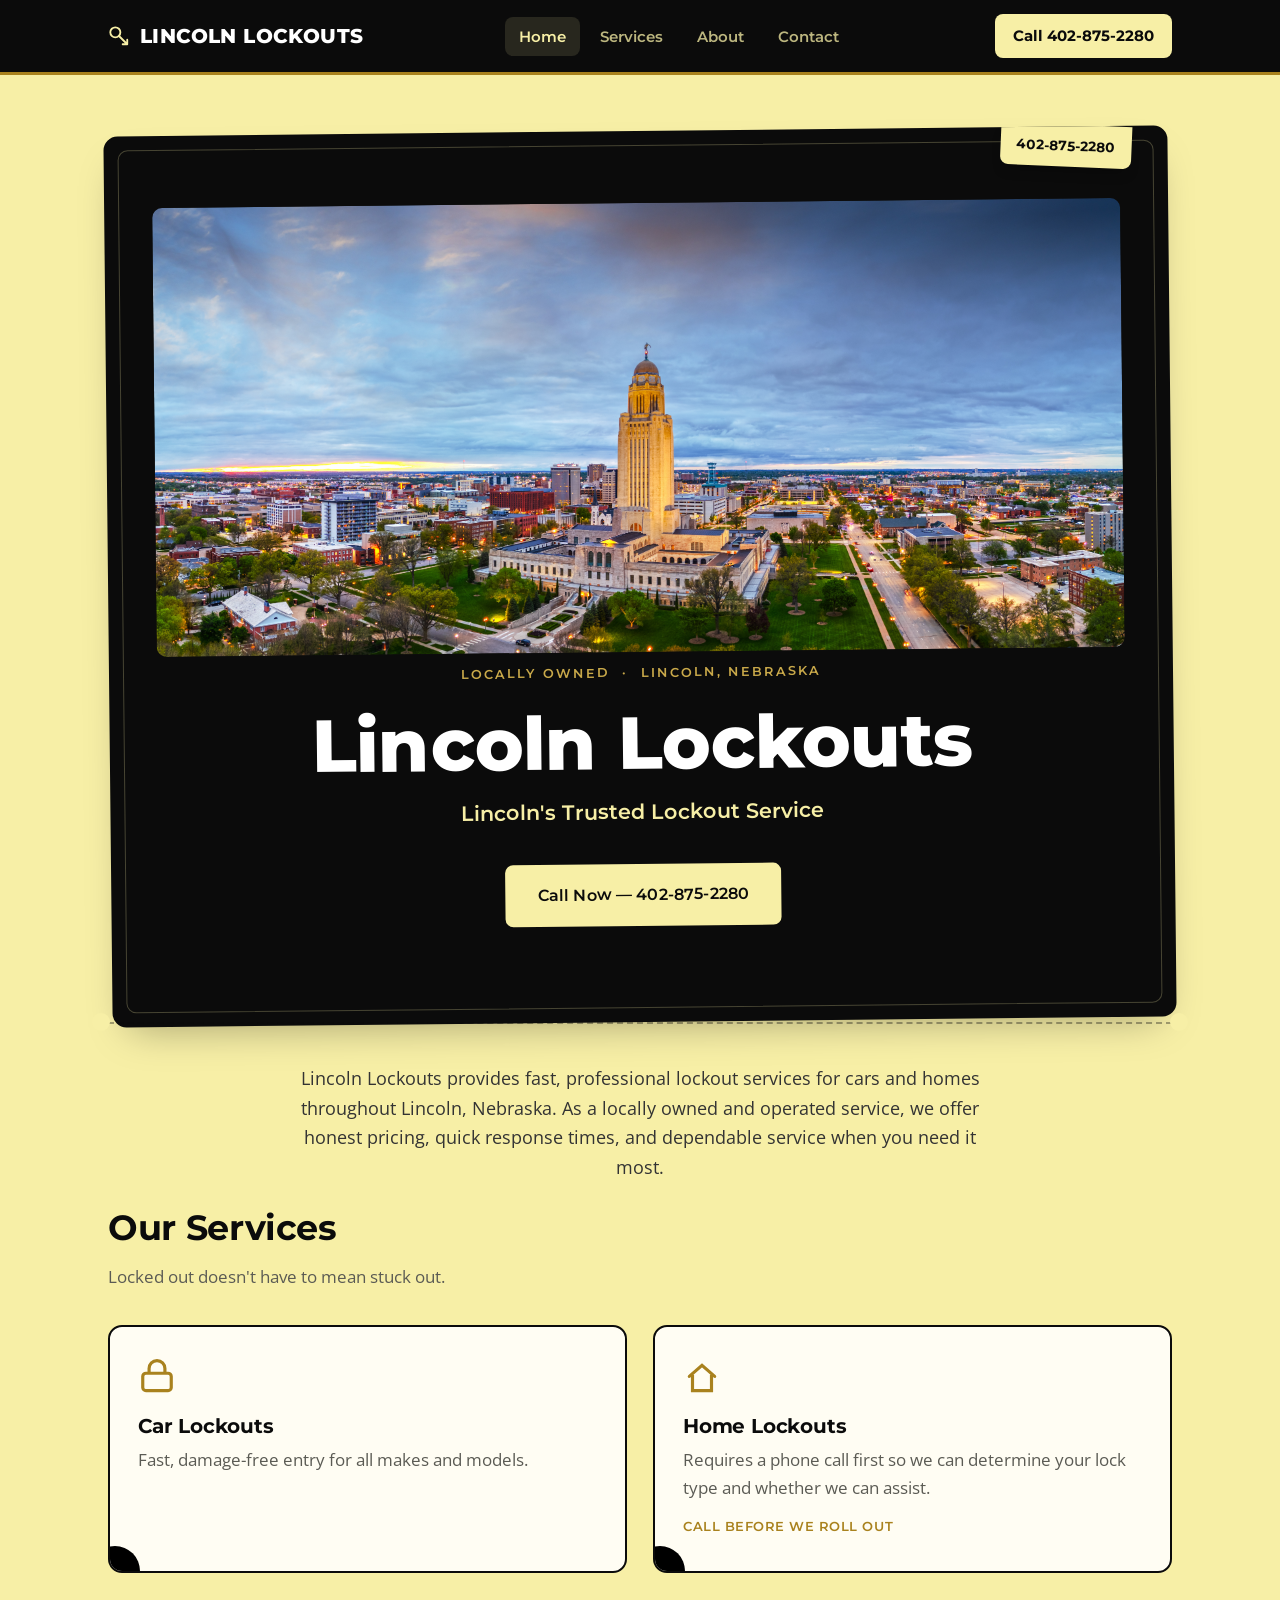
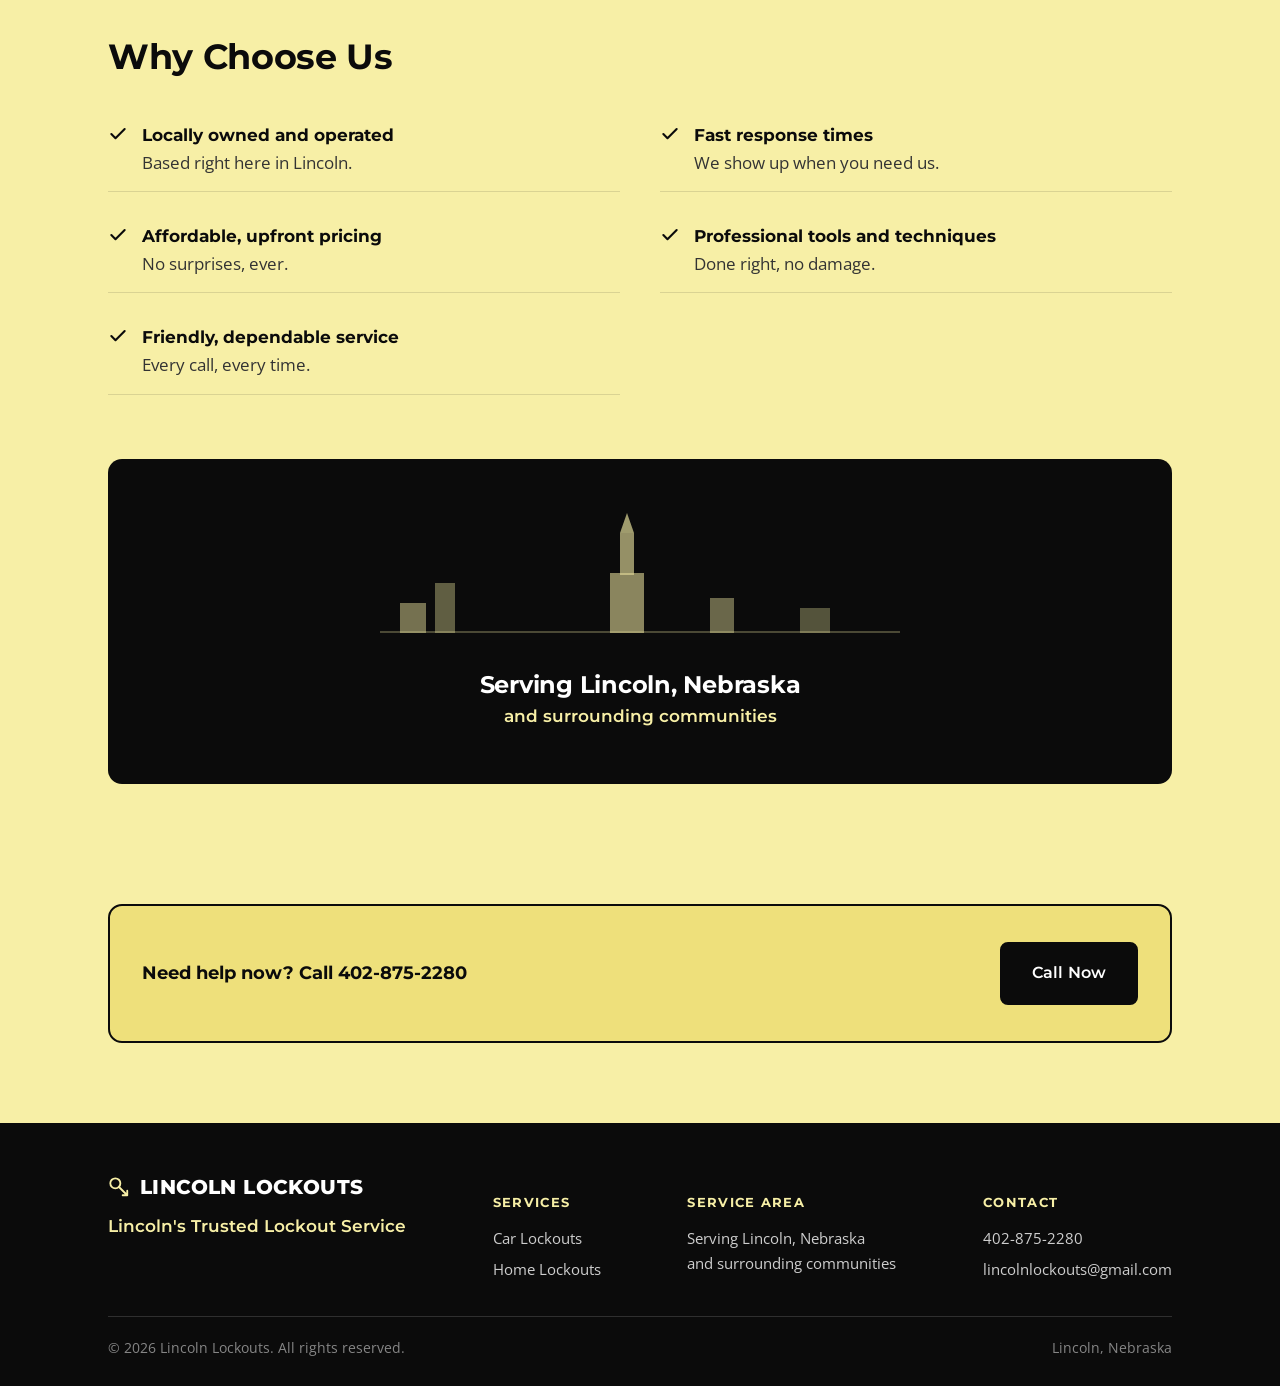
==== index.html @ 1f965565 "feat: update name" ====
<!DOCTYPE html>
<html lang="en">
<head>
<meta charset="UTF-8">
<meta name="viewport" content="width=device-width, initial-scale=1.0">
<title>Lincoln Lockouts | Lincoln's Trusted Lockout Service</title>
<link rel="preconnect" href="https://fonts.googleapis.com">
<link rel="preconnect" href="https://fonts.gstatic.com" crossorigin>
<link href="https://fonts.googleapis.com/css2?family=Montserrat:wght@600;700;800&family=Open+Sans:wght@400;600;700&display=swap" rel="stylesheet">
<link rel="stylesheet" href="styles.css">
</head>
<body>

<!-- ============ NAV ============ -->
<nav class="site-nav">
  <div class="nav-inner">
    <div class="logo">
      <svg class="keymark" viewBox="0 0 24 24" fill="none" xmlns="http://www.w3.org/2000/svg">
        <circle cx="8" cy="8" r="5.5" stroke="#F7EFA6" stroke-width="2"/>
        <path d="M12 12L21 21M21 21V16M21 21H16" stroke="#F7EFA6" stroke-width="2" stroke-linecap="round"/>
      </svg>
      LINCOLN LOCKOUTS
    </div>
    <button class="nav-toggle" id="navToggle" aria-label="Toggle menu">☰</button>
    <div class="nav-links" id="navLinks">
      <button data-page="home" class="active">Home</button>
      <button data-page="services">Services</button>
      <button data-page="about">About</button>
      <button data-page="contact">Contact</button>
    </div>
    <a class="nav-call" href="tel:4028752280">Call 402-875-2280</a>
  </div>
</nav>

<!-- ============ HOME ============ -->
<div class="page active" id="page-home">

  <div class="hero-stage">
    <div class="hero-card">
      <div class="hero-corner">402-875-2280</div>
      <img src="hero.jpeg" class="hero-img" alt="picture of the capital">
      <div class="hero-eyebrow">Locally Owned &nbsp;·&nbsp; Lincoln, Nebraska</div>
      <h1>Lincoln Lockouts</h1>
      <div class="sub">Lincoln's Trusted Lockout Service</div>
      <a class="btn btn-on-black" href="tel:4028752280">Call Now — 402-875-2280</a>
    </div>
  </div>
  <div class="perf"><span class="p-l"></span><span class="p-r"></span></div>

  <div class="wrap">

    <div class="section intro">
      <p>Lincoln Lockouts provides fast, professional lockout services for cars and homes throughout Lincoln, Nebraska. As a locally owned and operated service, we offer honest pricing, quick response times, and dependable service when you need it most.</p>
    </div>

    <div class="section" style="padding-top:0;">
      <h2 class="section-title">Our Services</h2>
      <p class="section-lede">Locked out doesn't have to mean stuck out.</p>
      <div class="services-grid">
        <div class="service-card">
          <svg class="service-icon" viewBox="0 0 24 24" fill="none" xmlns="http://www.w3.org/2000/svg"><rect x="3" y="9" width="18" height="11" rx="2" stroke="currentColor" stroke-width="2"/><path d="M7 9V6a5 5 0 0110 0v3" stroke="currentColor" stroke-width="2"/></svg>
          <h3>Car Lockouts</h3>
          <p>Fast, damage-free entry for all makes and models.</p>
          <div class="card-design"></div>
        </div>
        <div class="service-card">
          <svg class="service-icon" viewBox="0 0 24 24" fill="none" xmlns="http://www.w3.org/2000/svg"><path d="M4 11L12 4l8 7" stroke="currentColor" stroke-width="2" stroke-linecap="round"/><path d="M6 10v10h12V10" stroke="currentColor" stroke-width="2"/></svg>
          <h3>Home Lockouts</h3>
          <p>Requires a phone call first so we can determine your lock type and whether we can assist.</p>
          <span class="tag-note">Call before we roll out</span>
          <div class="card-design"></div>
        </div>
      </div>
    </div>

    <div class="section" style="padding-top:0;">
      <h2 class="section-title">Why Choose Us</h2>
      <div class="why-grid">
        <div class="why-item">
          <svg class="tooth" viewBox="0 0 24 24" fill="none"><path d="M4 12l5 5L20 6" stroke="currentColor" stroke-width="2.5" stroke-linecap="round" stroke-linejoin="round"/></svg>
          <div><strong>Locally owned and operated</strong>Based right here in Lincoln.</div>
        </div>
        <div class="why-item">
          <svg class="tooth" viewBox="0 0 24 24" fill="none"><path d="M4 12l5 5L20 6" stroke="currentColor" stroke-width="2.5" stroke-linecap="round" stroke-linejoin="round"/></svg>
          <div><strong>Fast response times</strong>We show up when you need us.</div>
        </div>
        <div class="why-item">
          <svg class="tooth" viewBox="0 0 24 24" fill="none"><path d="M4 12l5 5L20 6" stroke="currentColor" stroke-width="2.5" stroke-linecap="round" stroke-linejoin="round"/></svg>
          <div><strong>Affordable, upfront pricing</strong>No surprises, ever.</div>
        </div>
        <div class="why-item">
          <svg class="tooth" viewBox="0 0 24 24" fill="none"><path d="M4 12l5 5L20 6" stroke="currentColor" stroke-width="2.5" stroke-linecap="round" stroke-linejoin="round"/></svg>
          <div><strong>Professional tools and techniques</strong>Done right, no damage.</div>
        </div>
        <div class="why-item">
          <svg class="tooth" viewBox="0 0 24 24" fill="none"><path d="M4 12l5 5L20 6" stroke="currentColor" stroke-width="2.5" stroke-linecap="round" stroke-linejoin="round"/></svg>
          <div><strong>Friendly, dependable service</strong>Every call, every time.</div>
        </div>
      </div>
    </div>

    <div class="section" style="padding-top:0;">
      <div class="area-banner">
        <svg class="skyline" viewBox="0 0 520 140" fill="none" xmlns="http://www.w3.org/2000/svg">
          <rect x="0" y="118" width="520" height="2" fill="#F7EFA6" opacity="0.3"/>
          <rect x="20" y="90" width="26" height="30" fill="#F7EFA6" opacity="0.5"/>
          <rect x="55" y="70" width="20" height="50" fill="#F7EFA6" opacity="0.4"/>
          <rect x="230" y="60" width="34" height="60" fill="#F7EFA6" opacity="0.6"/>
          <rect x="240" y="20" width="14" height="42" fill="#F7EFA6" opacity="0.65"/>
          <polygon points="247,0 254,20 240,20" fill="#F7EFA6" opacity="0.7"/>
          <rect x="330" y="85" width="24" height="35" fill="#F7EFA6" opacity="0.45"/>
          <rect x="420" y="95" width="30" height="25" fill="#F7EFA6" opacity="0.35"/>
        </svg>
        <h3>Serving Lincoln, Nebraska</h3>
        <p>and surrounding communities</p>
      </div>
    </div>

    <div class="cta-banner">
      <p>Need help now? Call 402-875-2280</p>
      <a class="btn" href="tel:4028752280">Call Now</a>
    </div>

  </div>
</div>

<!-- ============ SERVICES ============ -->
<div class="page" id="page-services">
  <div class="wrap section">
    <h1 class="section-title" style="font-size:clamp(2rem,4vw,2.6rem);">Our Lockout Services</h1>
    <p class="section-lede">Two kinds of "locked out," handled the right way.</p>

    <div style="margin-top:20px;">
      <div class="service-detail">
        <div class="num-icon">
          <svg viewBox="0 0 24 24" fill="none" xmlns="http://www.w3.org/2000/svg"><rect x="3" y="9" width="18" height="11" rx="2" stroke="currentColor" stroke-width="2"/><path d="M7 9V6a5 5 0 0110 0v3" stroke="currentColor" stroke-width="2"/></svg>
        </div>
        <div>
          <h3>Car Lockout Service</h3>
          <p>Locked your keys in the car? We provide fast, damage-free entry for all makes and models. Whether you're at home, work, or on the road, we'll get you back inside quickly.</p>
        </div>
      </div>

      <div class="service-detail">
        <div class="num-icon">
          <svg viewBox="0 0 24 24" fill="none" xmlns="http://www.w3.org/2000/svg"><path d="M4 11L12 4l8 7" stroke="currentColor" stroke-width="2" stroke-linecap="round"/><path d="M6 10v10h12V10" stroke="currentColor" stroke-width="2"/></svg>
        </div>
        <div>
          <h3>Home Lockout Service</h3>
          <p>Every home lockout situation is different. Before we can confirm whether we're able to help, it's necessary to talk on the phone so we can understand your exact situation, such as whether the deadbolt is locked, the doorknob is locked, or if there's another issue.</p>
          <div class="notice-box">
            <strong>Call 402-875-2280</strong> so we can assess your lock type and let you know if we can assist.
          </div>
        </div>
      </div>
    </div>

    <div class="cta-banner">
      <p>Need service now? Call 402-875-2280</p>
      <a class="btn" href="tel:4028752280">Call Now</a>
    </div>
  </div>
</div>

<!-- ============ ABOUT ============ -->
<div class="page" id="page-about">
  <div class="wrap section">
    <h1 class="section-title" style="font-size:clamp(2rem,4vw,2.6rem);">About Lincoln Lockouts</h1>

    <div class="about-grid" style="margin-top:24px;">
      <div>
        <p>Lincoln Lockouts is a locally owned lockout service based in Lincoln, Nebraska. Founded and operated by Joel Junge, our mission is simple: provide fast, honest, and dependable lockout assistance when you need it most.</p>
        <p>We understand how stressful it can be to be locked out of your car or home. That's why we focus on quick response times, fair pricing, and friendly service every time.</p>
      </div>
      <div class="founder-card">
        <svg width="28" height="28" viewBox="0 0 24 24" fill="none"><circle cx="9" cy="9" r="6" stroke="#F7EFA6" stroke-width="2"/><path d="M13.5 13.5L21 21M21 21V16M21 21H16" stroke="#F7EFA6" stroke-width="2" stroke-linecap="round"/></svg>
        <p style="margin-top:14px; color:rgba(255,255,255,0.85);">"When you call, we show up. That's the whole business."</p>
        <div class="sig-line">Joel Junge</div>
        <div class="sig-role">Founder, Lincoln Lockouts</div>
      </div>
    </div>

    <h2 class="section-title" style="margin-top:52px;">Our Values</h2>
    <div class="values-grid">
      <div class="value-item">
        <svg class="v-icon" viewBox="0 0 24 24" fill="none"><path d="M12 2l8 4v6c0 5-3.5 8.5-8 10-4.5-1.5-8-5-8-10V6l8-4z" stroke="currentColor" stroke-width="2"/></svg>
        <h4>Integrity</h4>
        <p>Honest pricing and transparent service.</p>
      </div>
      <div class="value-item">
        <svg class="v-icon" viewBox="0 0 24 24" fill="none"><rect x="3" y="9" width="18" height="11" rx="2" stroke="currentColor" stroke-width="2"/><path d="M7 9V6a5 5 0 0110 0v3" stroke="currentColor" stroke-width="2"/></svg>
        <h4>Professionalism</h4>
        <p>Skilled techniques and proper tools.</p>
      </div>
      <div class="value-item">
        <svg class="v-icon" viewBox="0 0 24 24" fill="none"><path d="M3 21V10l9-6 9 6v11" stroke="currentColor" stroke-width="2"/><path d="M9 21v-7h6v7" stroke="currentColor" stroke-width="2"/></svg>
        <h4>Community</h4>
        <p>Proud to serve Lincoln and surrounding areas.</p>
      </div>
      <div class="value-item">
        <svg class="v-icon" viewBox="0 0 24 24" fill="none"><path d="M4 12l5 5L20 6" stroke="currentColor" stroke-width="2.5" stroke-linecap="round" stroke-linejoin="round"/></svg>
        <h4>Reliability</h4>
        <p>When you call, we show up.</p>
      </div>
    </div>
  </div>
</div>

<!-- ============ CONTACT ============ -->
<div class="page" id="page-contact">
  <div class="wrap section">
    <h1 class="section-title" style="font-size:clamp(2rem,4vw,2.6rem);">Contact Lincoln Lockouts</h1>
    <p class="section-lede">For fastest service, call 402-875-2280.</p>

    <div class="contact-grid" style="margin-top:24px;">
      <div>
        <ul class="contact-info-list">
          <li>
            <svg viewBox="0 0 24 24" fill="none"><path d="M22 16.92v3a2 2 0 01-2.18 2 19.8 19.8 0 01-8.63-3.07 19.5 19.5 0 01-6-6A19.8 19.8 0 012.12 4.18 2 2 0 014.11 2h3a2 2 0 012 1.72c.12.9.34 1.78.65 2.62a2 2 0 01-.45 2.11L8.09 9.67a16 16 0 006.24 6.24l1.22-1.22a2 2 0 012.11-.45c.84.31 1.72.53 2.62.65A2 2 0 0122 16.92z" stroke="currentColor" stroke-width="2"/></svg>
            <a href="tel:4028752280">402-875-2280</a>
          </li>
          <li>
            <svg viewBox="0 0 24 24" fill="none"><rect x="2" y="4" width="20" height="16" rx="2" stroke="currentColor" stroke-width="2"/><path d="M2 7l10 6 10-6" stroke="currentColor" stroke-width="2"/></svg>
            <a href="mailto:lincolnlockouts@gmail.com">lincolnlockouts@gmail.com</a>
          </li>
          <li>
            <svg viewBox="0 0 24 24" fill="none"><circle cx="12" cy="12" r="9" stroke="currentColor" stroke-width="2"/><path d="M3 12h18M12 3a14 14 0 010 18M12 3a14 14 0 000 18" stroke="currentColor" stroke-width="2"/></svg>
            <a href="https://www.lincolnlockouts.com">www.lincolnlockouts.com</a>
          </li>
        </ul>
        <div class="hours-box">
          <strong>Service Hours</strong><br>
          Available when you need us — call anytime.
        </div>
      </div>

      <form class="contact-form" onsubmit="return false;">
        <div class="form-row">
          <div class="field">
            <label for="c-name">Name</label>
            <input id="c-name" type="text" placeholder="Your name" required>
          </div>
          <div class="field">
            <label for="c-phone">Phone Number</label>
            <input id="c-phone" type="tel" placeholder="(402) 000-0000" required>
          </div>
        </div>
        <div class="field">
          <label for="c-location">Location</label>
          <input id="c-location" type="text" placeholder="Where are you locked out?">
        </div>
        <div class="field">
          <label for="c-type">Type of Lockout</label>
          <select id="c-type">
            <option>Car Lockout</option>
            <option>Home Lockout</option>
            <option>Not sure</option>
          </select>
        </div>
        <div class="field">
          <label for="c-message">Message</label>
          <textarea id="c-message" placeholder="Tell us a bit more..."></textarea>
        </div>
        <button class="btn btn-full" type="submit">Send Message</button>
      </form>
    </div>
  </div>
</div>

<!-- ============ FOOTER ============ -->
<footer class="site-footer">
  <div class="wrap">
    <div class="footer-grid">
      <div class="footer-brand">
        <div class="logo">
          <svg class="keymark" viewBox="0 0 24 24" fill="none"><circle cx="8" cy="8" r="5.5" stroke="#F7EFA6" stroke-width="2"/><path d="M12 12L21 21M21 21V16M21 21H16" stroke="#F7EFA6" stroke-width="2" stroke-linecap="round"/></svg>
          LINCOLN LOCKOUTS
        </div>
        <p>Lincoln's Trusted Lockout Service</p>
      </div>
      <div class="footer-col">
        <h5>Services</h5>
        <p>Car Lockouts</p>
        <p>Home Lockouts</p>
      </div>
      <div class="footer-col">
        <h5>Service Area</h5>
        <p>Serving Lincoln, Nebraska<br>and surrounding communities</p>
      </div>
      <div class="footer-col">
        <h5>Contact</h5>
        <a href="tel:4028752280">402-875-2280</a>
        <a href="mailto:lincolnlockouts@gmail.com">lincolnlockouts@gmail.com</a>
      </div>
    </div>
    <div class="footer-bottom">
      <span>© <span id="year"></span> Lincoln Lockouts. All rights reserved.</span>
      <span>Lincoln, Nebraska</span>
    </div>
  </div>
</footer>

<div class="sticky-call">
  <a href="tel:4028752280">Call Now — 402-875-2280</a>
</div>

<script src="app.js"></script>

</body>
</html>
---- styles.css ----
/* ============ TOKENS ============ */
  :root{
    --yellow:      #F7EFA6;
    --yellow-deep: #EEE07B;
    --card-white:  #FFFDF3;
    --black:       #0B0B0B;
    --gray:        #333333;
    --gray-soft:   #5B5B54;
    --white:       #FFFFFF;
    --brass:       #A9821E;   /* single accent risk: worn-brass key tone */
    --brass-soft:  #C9A94A;
    --radius:      8px;
    --radius-lg:   14px;
    --max:         1120px;
    --shadow-card: 0 18px 40px -18px rgba(0,0,0,0.35);
  }

  *{box-sizing:border-box;}
  html{scroll-behavior:smooth;}
  body{
    margin:0;
    background:var(--yellow);
    color:var(--gray);
    font-family:'Open Sans', sans-serif;
    font-size:17px;
    line-height:1.65;
    -webkit-font-smoothing:antialiased;
  }
  h1,h2,h3,h4{
    font-family:'Montserrat', sans-serif;
    color:var(--black);
    line-height:1.15;
    margin:0 0 .5em 0;
    letter-spacing:-0.01em;
  }
  p{margin:0 0 1em 0;}
  a{color:inherit;}
  img,svg{display:block;max-width:100%;}
  ul{margin:0;padding:0;list-style:none;}
  button, input, select, textarea{font-family:inherit;font-size:1rem;}

  :focus-visible{
    outline:3px solid var(--brass);
    outline-offset:3px;
  }

  @media (prefers-reduced-motion: reduce){
    *{animation-duration:0.001ms !important; transition-duration:0.001ms !important;}
    html{scroll-behavior:auto;}
  }

  .wrap{max-width:var(--max); margin:0 auto; padding:0 28px;}

  /* ============ BUTTONS ============ */
  .btn{
    display:inline-flex;
    align-items:center;
    justify-content:center;
    gap:10px;
    font-family:'Montserrat', sans-serif;
    font-weight:600;
    font-size:1rem;
    letter-spacing:0.01em;
    padding:16px 30px;
    border-radius:var(--radius);
    border:2px solid var(--black);
    background:var(--black);
    color:var(--white);
    text-decoration:none;
    cursor:pointer;
    transition:transform .15s ease, box-shadow .15s ease, background .15s ease;
    min-height:52px;
    white-space:nowrap;
  }
  .btn:hover{ transform:translateY(-2px); box-shadow:0 10px 22px -10px rgba(0,0,0,0.5); }
  .btn:active{ transform:translateY(0); }
  .btn-ghost{
    background:transparent;
    color:var(--black);
  }
  .btn-on-black{
    background:var(--yellow);
    color:var(--black);
    border-color:var(--yellow);
  }
  .btn-on-black:hover{ background:var(--white); }
  .btn-full{width:100%;}

  /* ============ NAV ============ */
  .site-nav{
    position:sticky; top:0; z-index:50;
    background:var(--black);
    border-bottom:3px solid var(--brass);
  }
  .nav-inner{
    display:flex; align-items:center; justify-content:space-between;
    padding:14px 28px;
    max-width:var(--max); margin:0 auto;
  }
  .logo{
    font-family:'Montserrat', sans-serif;
    font-weight:800;
    font-size:1.25rem;
    color:var(--white);
    letter-spacing:0.02em;
    display:flex; align-items:center; gap:10px;
  }
  .logo .keymark{width:22px; height:22px; flex:none;}
  .nav-links{
    display:flex; gap:6px;
    align-items:center;
  }
  .nav-links button{
    background:none; border:none; color:var(--yellow);
    font-family:'Montserrat', sans-serif; font-weight:600;
    font-size:0.95rem;
    padding:10px 14px;
    border-radius:var(--radius);
    cursor:pointer;
    opacity:0.75;
    transition:opacity .15s ease, background .15s ease;
  }
  .nav-links button:hover{opacity:1;}
  .nav-links button.active{
    opacity:1;
    background:rgba(247,239,166,0.12);
  }
  .nav-call{
    font-family:'Montserrat',sans-serif; font-weight:700;
    background:var(--yellow); color:var(--black);
    padding:10px 18px; border-radius:var(--radius);
    text-decoration:none; font-size:0.92rem;
    white-space:nowrap;
  }
  .nav-toggle{
    display:none;
    background:none; border:2px solid var(--yellow); color:var(--yellow);
    border-radius:var(--radius); padding:8px 10px; cursor:pointer;
  }

  @media (max-width:860px){
    .nav-links{
      position:absolute; top:100%; left:0; right:0;
      flex-direction:column; align-items:stretch;
      background:var(--black); padding:8px 16px 16px;
      border-bottom:3px solid var(--brass);
      display:none;
    }
    .nav-links.open{display:flex;}
    .nav-links button{text-align:left;}
    .nav-toggle{display:block;}
    .nav-call{display:none;}
  }

  /* ============ HERO — the business card, scaled up ============ */
  .hero-stage{
    padding:56px 28px 0;
    max-width:var(--max); margin:0 auto;
  }
  .hero-card{
    background:var(--black);
    color:var(--white);
    border-radius:var(--radius-lg);
    padding:72px 48px 96px;
    position:relative;
    transform:rotate(-0.6deg);
    box-shadow:var(--shadow-card);
    overflow:hidden;
    text-align:center;
  }
  .hero-card::before{
    content:"";
    position:absolute; inset:14px;
    border:1px solid rgba(247,239,166,0.25);
    border-radius:calc(var(--radius-lg) - 4px);
    pointer-events:none;
  }
  .hero-corner{
    position:absolute; top:0; right:36px;
    background:var(--yellow);
    color:var(--black);
    font-family:'Montserrat',sans-serif; font-weight:700;
    font-size:0.85rem;
    padding:10px 16px;
    border-radius:0 0 8px 8px;
    transform:rotate(3deg) translateY(-2px);
    box-shadow:0 8px 14px -8px rgba(0,0,0,0.5);
  }
  .hero-eyebrow{
    font-family:'Montserrat',sans-serif;
    font-weight:600;
    color:var(--brass-soft);
    letter-spacing:0.16em;
    text-transform:uppercase;
    font-size:0.8rem;
    margin-bottom:18px;
  }
  .hero-card h1{
    color:var(--white);
    font-size:clamp(2.6rem, 7vw, 4.6rem);
    font-weight:800;
    margin-bottom:10px;
  }
  .hero-card .sub{
    font-family:'Montserrat',sans-serif;
    font-weight:600;
    color:var(--yellow);
    font-size:clamp(1.05rem, 2.4vw, 1.3rem);
    margin-bottom:34px;
  }
  .keymark-big{
    width:46px; height:46px;
    margin:0 auto 22px;
    opacity:0.9;
  }

  /* die-cut / perforated tear line at base of card, like a claim-ticket stub */
  .perf{
    position:relative;
    height:34px;
    margin:0 auto;
    max-width:var(--max);
  }
  .perf::before{
    content:"";
    position:absolute; left:28px; right:28px; top:0;
    height:0;
    border-top:2px dashed rgba(11,11,11,0.35);
  }
  .perf span{
    position:absolute; top:-9px;
    width:18px; height:18px;
    background:var(--yellow);
    border-radius:50%;
  }
  .perf .p-l{left:12px;}
  .perf .p-r{right:12px;}

  /* ============ SECTIONS ============ */
  .section{padding:64px 0;}
  .section-title{
    font-size:clamp(1.6rem,3.4vw,2.2rem);
    margin-bottom:14px;
  }
  .section-lede{
    max-width:640px;
    color:var(--gray-soft);
    font-size:1.05rem;
  }
  .intro{
    max-width:720px; margin:0 auto; text-align:center;
    padding:8px 0 8px;
  }
  .intro p{font-size:1.12rem; color:var(--gray);}

  /* Services grid */
  .services-grid{
    display:grid; grid-template-columns:1fr 1fr; gap:26px; margin-top:34px;
  }
  @media (max-width:760px){ .services-grid{grid-template-columns:1fr;} }
  .service-card{
    background:var(--card-white);
    border:2px solid var(--black);
    border-radius:var(--radius-lg);
    padding:32px 28px;
    position:relative;
    overflow: hidden;
  }

  .card-design {
    position: absolute;
    background: #000;
    width: 50px;
    height: 50px;
    border-radius: 50%;
    bottom: -25px;
    left: -20px;
  }
  .service-icon{
    width:38px; height:38px; margin-bottom:18px; color:var(--brass);
  }
  .service-card h3{font-size:1.25rem; margin-bottom:8px;}
  .service-card p{color:var(--gray-soft); margin-bottom:0;}
  .tag-note{
    display:inline-block; margin-top:14px;
    font-family:'Montserrat',sans-serif; font-weight:600; font-size:0.82rem;
    color:var(--brass); letter-spacing:0.04em; text-transform:uppercase;
  }

  /* Why choose us */
  .why-grid{
    display:grid; grid-template-columns:1fr 1fr; gap:16px 40px;
    margin-top:30px;
  }
  @media (max-width:760px){ .why-grid{grid-template-columns:1fr;} }
  .why-item{
    display:flex; align-items:flex-start; gap:14px;
    padding:14px 0;
    border-bottom:1px solid rgba(11,11,11,0.12);
  }
  .why-item .tooth{
    flex:none; width:20px; height:20px; margin-top:3px; color:var(--black);
  }
  .why-item strong{font-family:'Montserrat',sans-serif; font-weight:700; display:block; color:var(--black);}

  /* Service area banner */
  .area-banner{
    background:var(--black);
    border-radius:var(--radius-lg);
    padding:54px 40px;
    text-align:center;
    color:var(--white);
    position:relative;
    overflow:hidden;
  }
  .area-banner .skyline{
    width:100%; max-width:520px; margin:0 auto 18px; opacity:0.9;
  }
  .area-banner h3{color:var(--white); font-size:1.5rem; margin-bottom:4px;}
  .area-banner p{color:var(--yellow); font-family:'Montserrat',sans-serif; font-weight:600; margin:0;}

  /* CTA banner (used on multiple pages) */
  .cta-banner{
    background:var(--yellow-deep);
    border:2px solid var(--black);
    border-radius:var(--radius-lg);
    padding:36px 32px;
    display:flex; flex-wrap:wrap; align-items:center; justify-content:space-between; gap:20px;
    margin-top:56px;
  }
  .cta-banner p{margin:0; font-family:'Montserrat',sans-serif; font-weight:700; color:var(--black); font-size:1.15rem;}

  /* Notice box for home lockouts */
  .notice-box{
    background:var(--card-white);
    border-left:4px solid var(--brass);
    border-radius:0 var(--radius) var(--radius) 0;
    padding:20px 24px;
    margin:20px 0 8px;
  }
  .notice-box strong{color:var(--black); font-family:'Montserrat',sans-serif;}

  /* Service detail blocks */
  .service-detail{
    display:grid; grid-template-columns:56px 1fr; gap:20px;
    padding:30px 0;
    border-bottom:1px solid rgba(11,11,11,0.15);
  }
  .service-detail:last-of-type{border-bottom:none;}
  .service-detail .num-icon{
    width:56px; height:56px; border-radius:50%;
    background:var(--black); color:var(--yellow);
    display:flex; align-items:center; justify-content:center;
  }
  .service-detail .num-icon svg{width:26px; height:26px;}
  .service-detail h3{font-size:1.3rem;}

  /* About page */
  .about-grid{
    display:grid; grid-template-columns:1.1fr 0.9fr; gap:48px; align-items:start;
  }
  @media (max-width:820px){ .about-grid{grid-template-columns:1fr;} }
  .founder-card{
    background:var(--black); color:var(--white);
    border-radius:var(--radius-lg);
    padding:34px 30px;
  }
  .founder-card .sig-line{
    font-family:'Montserrat',sans-serif; font-weight:700;
    color:var(--yellow); font-size:1.05rem; margin-top:16px;
  }
  .founder-card .sig-role{
    color:rgba(255,255,255,0.65); font-size:0.9rem;
  }
  .values-grid{
    display:grid; grid-template-columns:1fr 1fr; gap:20px; margin-top:36px;
  }
  @media (max-width:600px){ .values-grid{grid-template-columns:1fr;} }
  .value-item{
    background:var(--card-white); border:2px solid var(--black); border-radius:var(--radius);
    padding:22px 20px;
  }
  .value-item .v-icon{width:24px; height:24px; margin-bottom:12px; color:var(--brass);}
  .value-item h4{font-size:1.05rem; margin-bottom:4px;}
  .value-item p{margin:0; color:var(--gray-soft); font-size:0.95rem;}

  /* Contact page */
  .contact-grid{
    display:grid; grid-template-columns:0.85fr 1.15fr; gap:48px; align-items:start;
  }
  @media (max-width:860px){ .contact-grid{grid-template-columns:1fr;} }
  .contact-info-list{padding:0;}
  .contact-info-list li{
    display:flex; align-items:center; gap:14px;
    padding:16px 0;
    border-bottom:1px solid rgba(11,11,11,0.15);
  }
  .contact-info-list li svg{width:20px; height:20px; flex:none; color:var(--brass);}
  .contact-info-list a{text-decoration:none; font-weight:600; color:var(--black);}
  .hours-box{
    margin-top:26px; background:var(--card-white); border:2px solid var(--black);
    border-radius:var(--radius); padding:18px 20px;
  }
  .hours-box strong{font-family:'Montserrat',sans-serif;}

  .contact-form{
    background:var(--card-white);
    border:2px solid var(--black);
    border-radius:var(--radius-lg);
    padding:32px;
  }
  .form-row{display:grid; grid-template-columns:1fr 1fr; gap:16px;}
  @media (max-width:520px){ .form-row{grid-template-columns:1fr;} }
  .field{margin-bottom:18px;}
  .field label{
    display:block; font-family:'Montserrat',sans-serif; font-weight:600;
    font-size:0.85rem; color:var(--black); margin-bottom:6px;
  }
  .field input, .field select, .field textarea{
    width:100%; padding:13px 14px;
    border:2px solid rgba(11,11,11,0.25);
    border-radius:var(--radius);
    background:var(--white);
    color:var(--gray);
  }
  .field input:focus, .field select:focus, .field textarea:focus{
    border-color:var(--black);
  }
  .field textarea{resize:vertical; min-height:110px;}

  /* Footer */
  .site-footer{
    background:var(--black); color:rgba(255,255,255,0.85);
    margin-top:80px;
    padding:48px 0 26px;
  }
  .footer-grid{
    display:flex; flex-wrap:wrap; justify-content:space-between; gap:32px;
    padding-bottom:28px; border-bottom:1px solid rgba(255,255,255,0.15);
  }
  .footer-brand .logo{margin-bottom:8px;}
  .footer-brand p{color:var(--yellow); font-family:'Montserrat',sans-serif; font-weight:600; margin:0;}
  .footer-col h5{
    font-family:'Montserrat',sans-serif; color:var(--yellow); font-size:0.82rem;
    text-transform:uppercase; letter-spacing:0.1em; margin-bottom:12px;
  }
  .footer-col p, .footer-col a{
    color:rgba(255,255,255,0.8); text-decoration:none; display:block; margin-bottom:6px; font-size:0.95rem;
  }
  .footer-bottom{
    padding-top:20px; font-size:0.85rem; color:rgba(255,255,255,0.5);
    display:flex; justify-content:space-between; flex-wrap:wrap; gap:10px;
  }

  /* Sticky mobile call bar */
  .sticky-call{
    position:fixed; left:0; right:0; bottom:0; z-index:60;
    display:none;
    background:var(--black);
    border-top:3px solid var(--brass);
    padding:12px 16px;
    text-align:center;
  }
  .sticky-call a{
    display:block; background:var(--yellow); color:var(--black);
    font-family:'Montserrat',sans-serif; font-weight:700;
    padding:14px; border-radius:var(--radius); text-decoration:none;
  }
  @media (max-width:640px){
    .sticky-call{display:block;}
    body{padding-bottom:74px;}
  }

  /* page fade */
  .page{display:none; animation:fadeIn .35s ease;}
  .page.active{display:block;}
  @keyframes fadeIn{ from{opacity:0; transform:translateY(6px);} to{opacity:1; transform:none;} }


.hero-img {
    width: 100%;
    border-radius: 10px;
    margin-bottom: 10px;
}
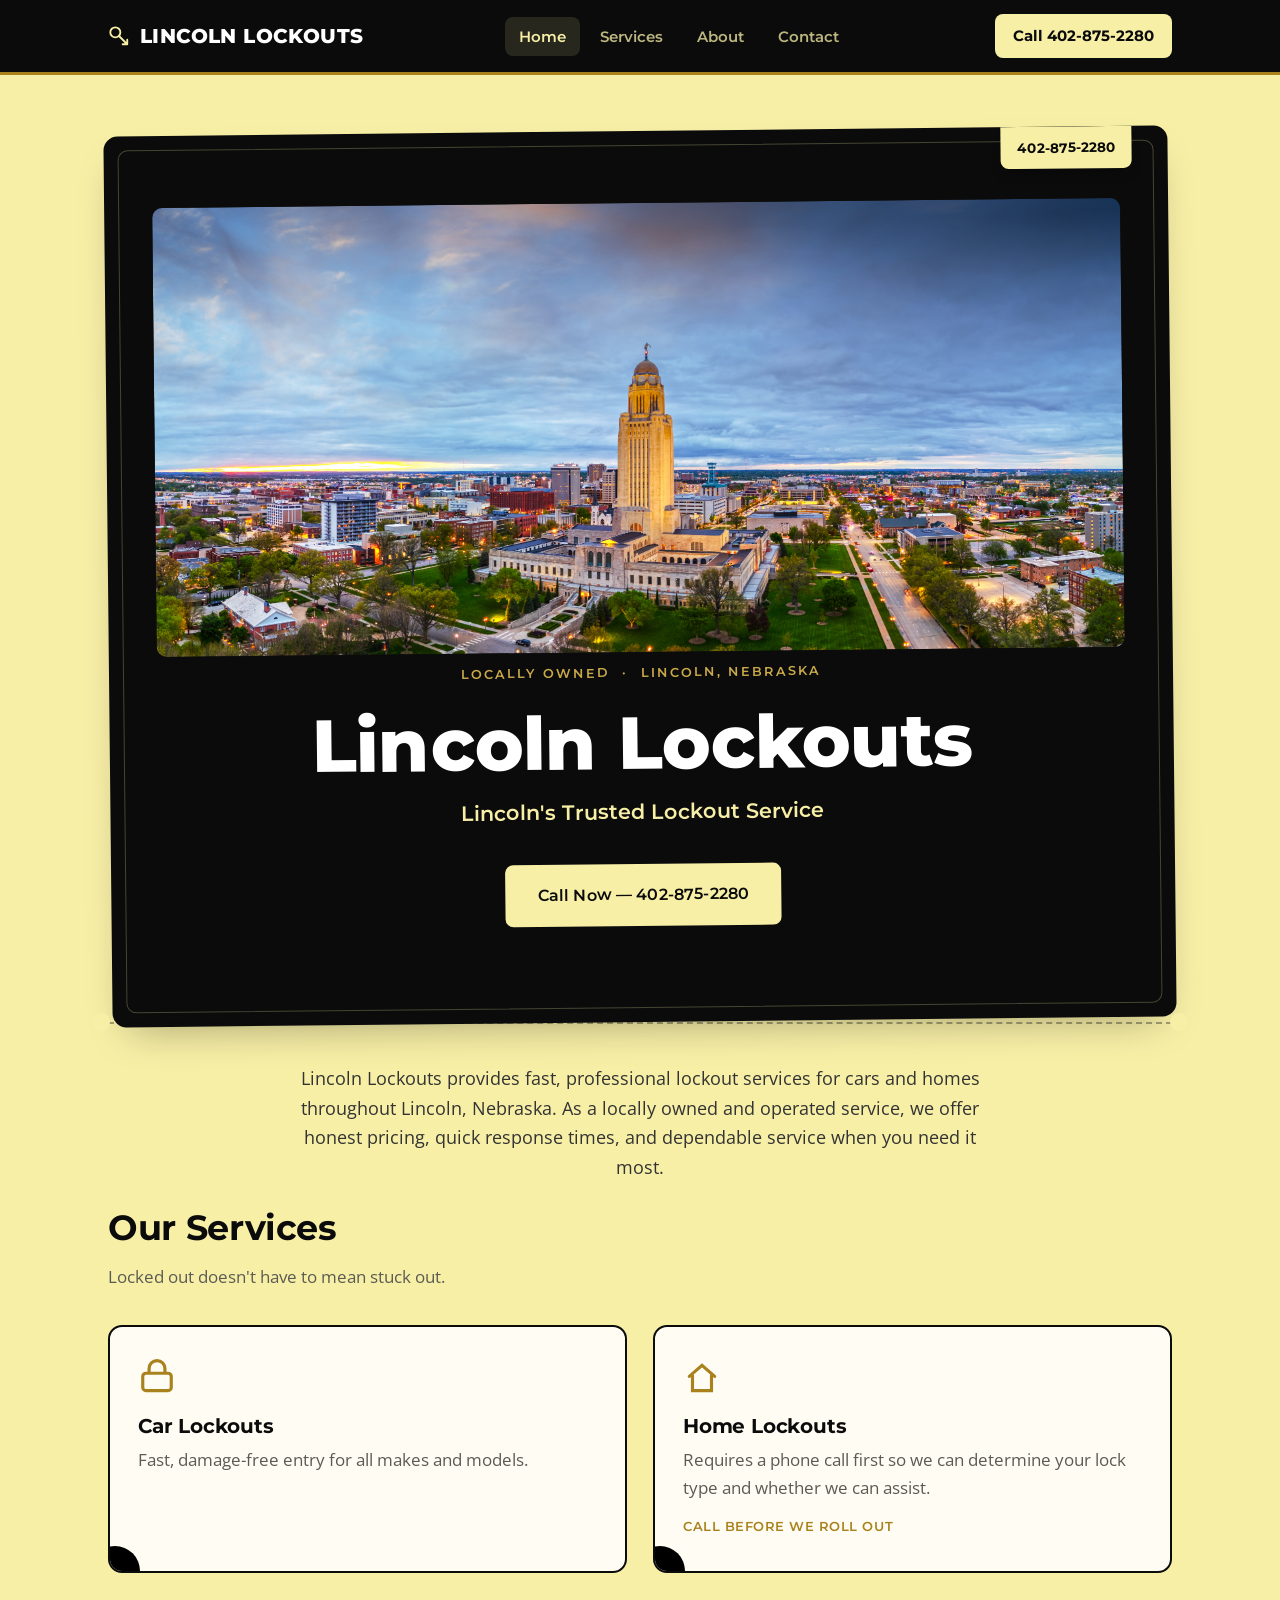
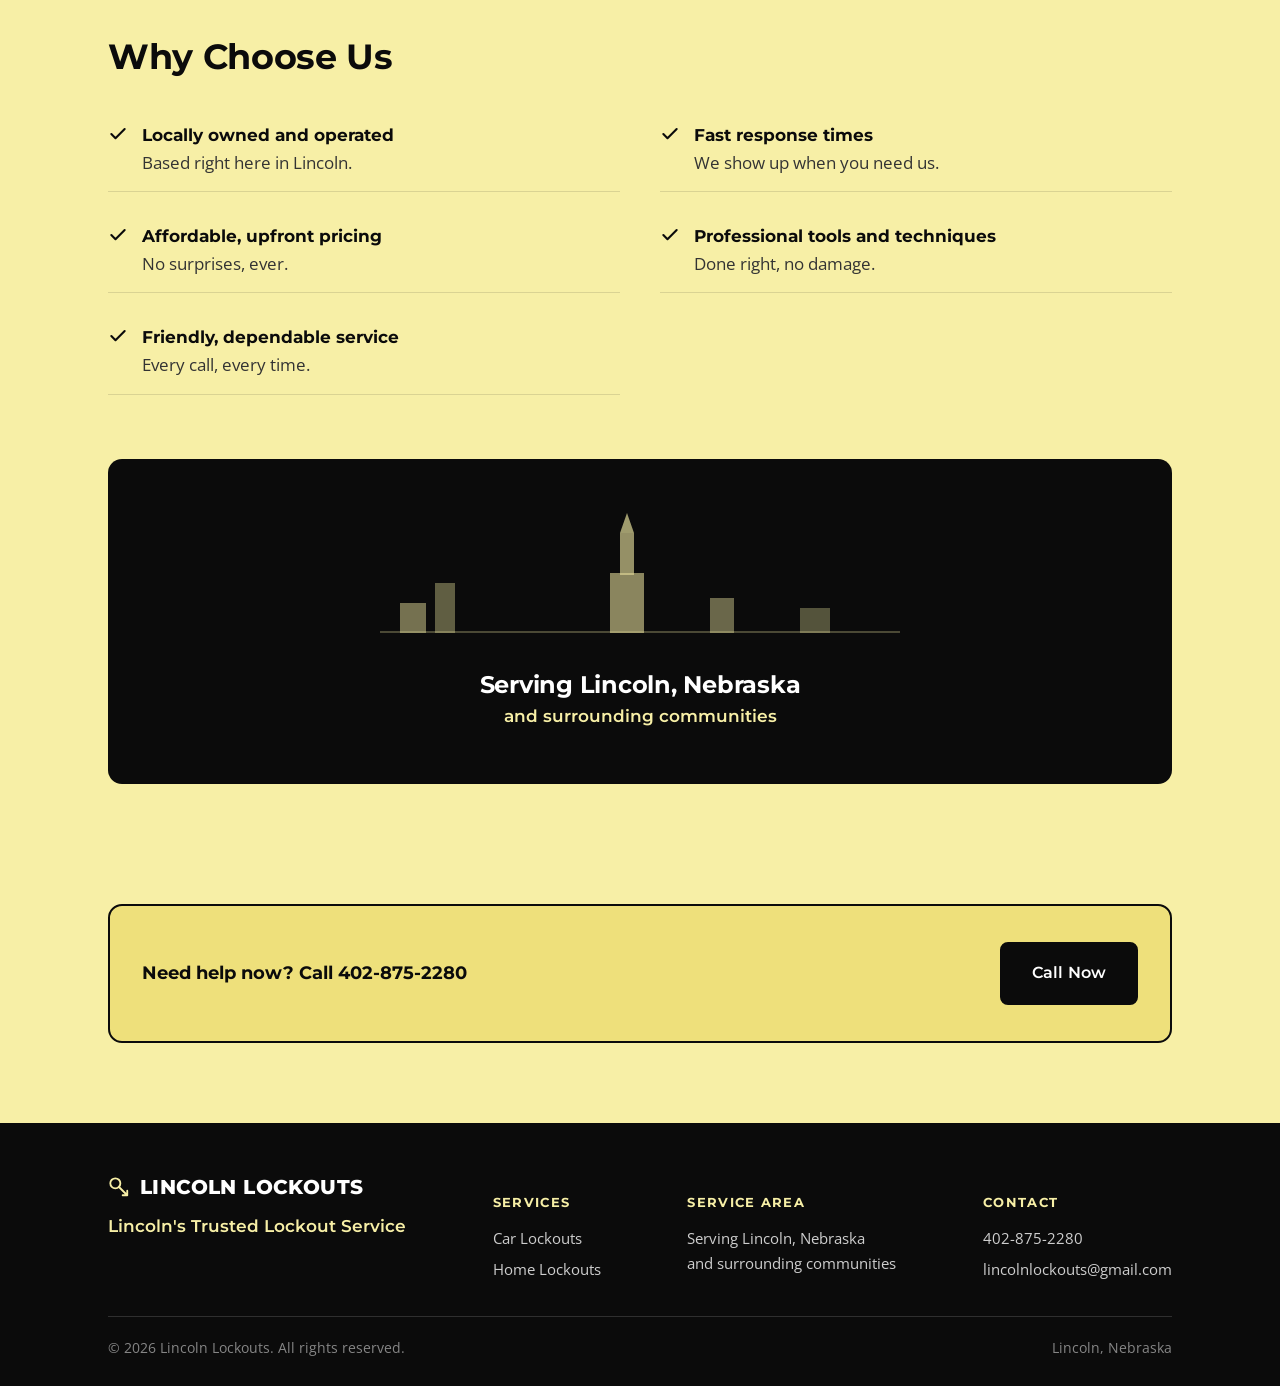
==== commit 43475272: "feat: add meta tags to improve seo" ====
--- a/index.html
+++ b/index.html
@@ -3,11 +3,86 @@
 <head>
 <meta charset="UTF-8">
 <meta name="viewport" content="width=device-width, initial-scale=1.0">
-<title>Lincoln Lockouts | Lincoln's Trusted Lockout Service</title>
+<!-- Primary SEO -->
+<title>Car & Home Lockout Service in Lincoln, NE | Lincoln Lockouts</title>
+
+<meta
+  name="description"
+  content="Locked out of your car or home in Lincoln, Nebraska? Call Lincoln Lockouts for fast, professional lockout assistance, honest pricing, and dependable local service."
+>
+
+<meta
+  name="robots"
+  content="index, follow, max-image-preview:large"
+>
+
+<link rel="canonical" href="https://www.lincolnlockouts.com/">
+
+<!-- Local and mobile information -->
+<meta name="geo.region" content="US-NE">
+<meta name="geo.placename" content="Lincoln">
+<meta name="theme-color" content="#111111">
+
+<!-- Social sharing -->
+<meta property="og:type" content="website">
+<meta property="og:site_name" content="Lincoln Lockouts">
+<meta property="og:title" content="Car & Home Lockout Service in Lincoln, NE">
+<meta
+  property="og:description"
+  content="Fast, professional car and home lockout assistance from a locally owned Lincoln business."
+>
+<meta property="og:url" content="https://www.lincolnlockouts.com/">
+<meta
+  property="og:image"
+  content="https://www.lincolnlockouts.com/images/lincoln-lockouts-social.jpg"
+>
+
+<!-- X / Twitter sharing -->
+<meta name="twitter:card" content="summary_large_image">
+<meta name="twitter:title" content="Car & Home Lockout Service in Lincoln, NE">
+<meta
+  name="twitter:description"
+  content="Fast, professional lockout assistance in Lincoln, Nebraska."
+>
+<meta
+  name="twitter:image"
+  content="https://www.lincolnlockouts.com/images/lincoln-lockouts-social.jpg"
+>
 <link rel="preconnect" href="https://fonts.googleapis.com">
 <link rel="preconnect" href="https://fonts.gstatic.com" crossorigin>
 <link href="https://fonts.googleapis.com/css2?family=Montserrat:wght@600;700;800&family=Open+Sans:wght@400;600;700&display=swap" rel="stylesheet">
 <link rel="stylesheet" href="styles.css">
+
+
+<script type="application/ld+json">
+{
+  "@context": "https://schema.org",
+  "@type": "Locksmith",
+  "@id": "https://www.lincolnlockouts.com/#business",
+  "name": "Lincoln Lockouts",
+  "url": "https://www.lincolnlockouts.com/",
+  "telephone": "+1-402-875-2280",
+  "email": "lincolnlockouts@gmail.com",
+  "description": "Locally owned car and home lockout service serving Lincoln, Nebraska.",
+  "areaServed": {
+    "@type": "City",
+    "name": "Lincoln",
+    "containedInPlace": {
+      "@type": "State",
+      "name": "Nebraska"
+    }
+  },
+  "founder": {
+    "@type": "Person",
+    "name": "Joel Junge"
+  },
+  "serviceType": [
+    "Car lockout service",
+    "Home lockout service",
+    "Emergency lockout assistance"
+  ]
+}
+</script>
 </head>
 <body>
 
--- a/styles.css
+++ b/styles.css
@@ -184,7 +184,7 @@
     font-size:0.85rem;
     padding:10px 16px;
     border-radius:0 0 8px 8px;
-    transform:rotate(3deg) translateY(-2px);
+    /* transform:rotate(3deg) translateY(-2px); */
     box-shadow:0 8px 14px -8px rgba(0,0,0,0.5);
   }
   .hero-eyebrow{
